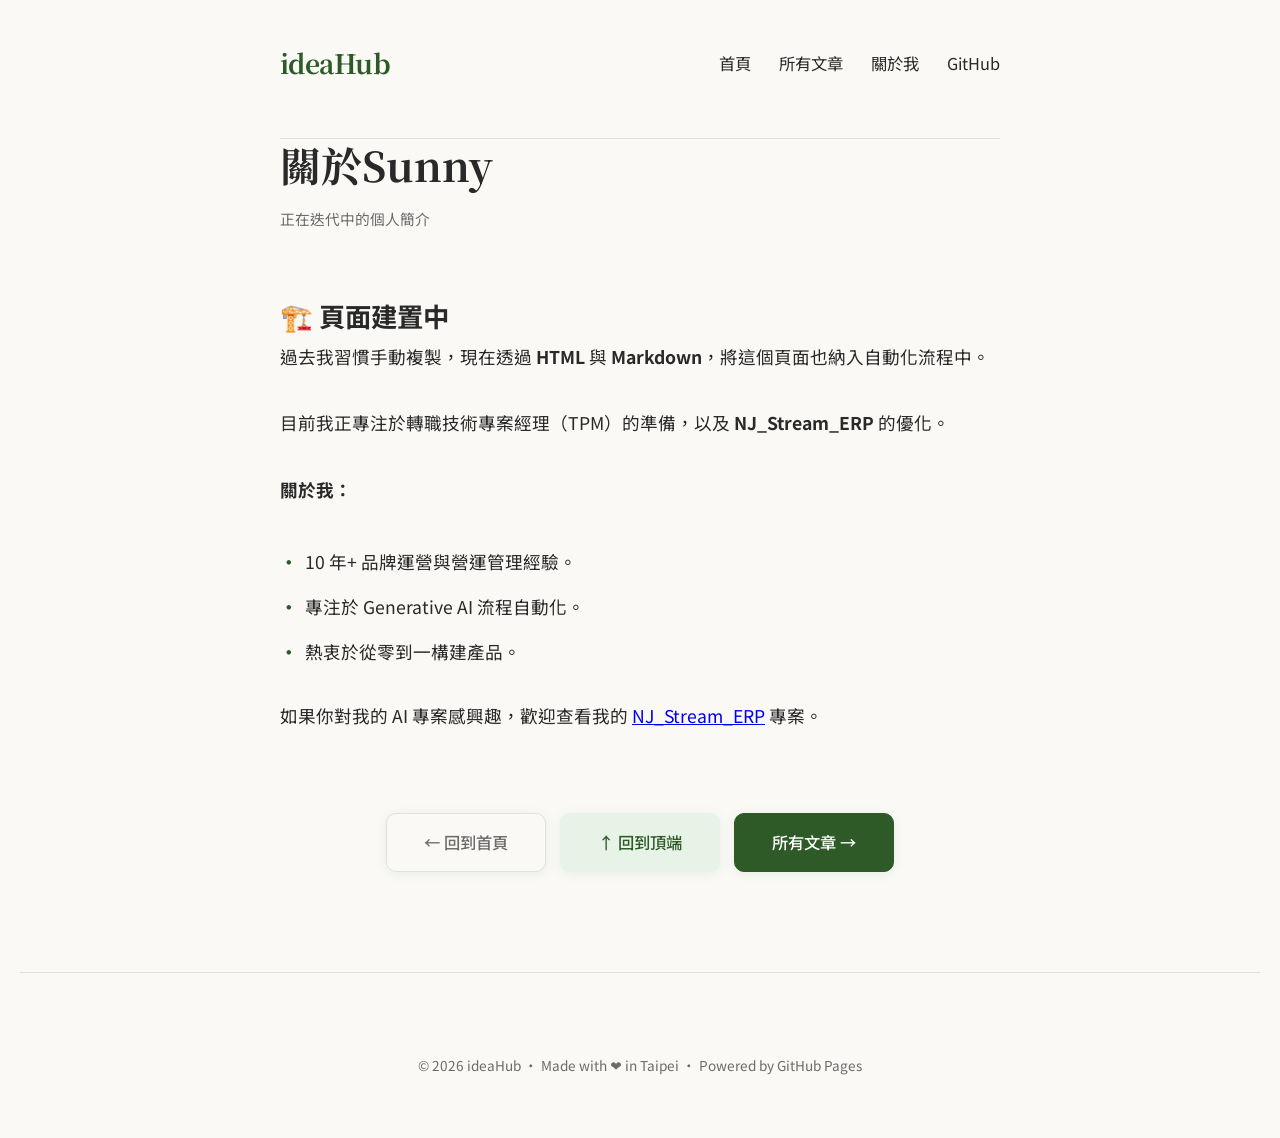
==== about.html @ 228ecf9f "add archive and about pages; limit index to 3 recent posts Co-Authored-By: Claude Sonnet 4.6 <norepl" ====
<!DOCTYPE html>
<html lang="zh-TW">
<head>
    <meta charset="UTF-8">
    <meta name="viewport" content="width=device-width, initial-scale=1.0">
    <title>ideaHub | 關於我</title>
    <meta name="description" content="正在迭代中的個人簡介">
    <link rel="icon" href="data:image/svg+xml,<svg xmlns=%22http://www.w3.org/2000/svg%22 viewBox=%220 0 100 100%22><text y=%2290%22 font-size=%2290%22>🌿</text></svg>">
    <link href="https://fonts.googleapis.com/css2?family=Noto+Sans+TC:wght@300;400&family=Noto+Serif+TC:wght@700&display=swap" rel="stylesheet">
    <link rel="stylesheet" href="style.css">
</head>
<body>

    <nav>
        <a href="index.html" class="logo">ideaHub</a>
        <div class="nav-links">
            <a href="index.html">首頁</a>
            <a href="archive.html">所有文章</a>
            <a href="about.html">關於我</a>
            <a href="https://github.com/AH431" target="_blank" rel="noopener">GitHub</a>
        </div>
    </nav>

    <main class="article-container">
        <article>
            <header class="post-header">
                <h1>關於Sunny</h1>
                <div class="post-meta"><span>正在迭代中的個人簡介</span></div>
            </header>

            <div class="post-main-content">
                <section class="post-content">

                    <h2>🏗️ 頁面建置中</h2>
                    <p>過去我習慣手動複製，現在透過 <strong>HTML</strong> 與 <strong>Markdown</strong>，將這個頁面也納入自動化流程中。</p>
                    <p>目前我正專注於轉職技術專案經理（TPM）的準備，以及 <strong>NJ_Stream_ERP</strong> 的優化。</p>

                    <p><strong>關於我：</strong></p>
                    <ul>
                        <li>10 年+ 品牌運營與營運管理經驗。</li>
                        <li>專注於 Generative AI 流程自動化。</li>
                        <li>熱衷於從零到一構建產品。</li>
                    </ul>

                    <p>如果你對我的 AI 專案感興趣，歡迎查看我的 <a href="https://github.com/AH431/NJ_Stream_ERP" target="_blank" rel="noopener">NJ_Stream_ERP</a> 專案。</p>

                </section>

                <div class="post-footer">
                    <div class="post-navigation">
                        <div class="nav-buttons">
                            <a href="index.html" class="btn btn-secondary">← 回到首頁</a>
                            <a href="#" class="btn btn-top">↑ 回到頂端</a>
                            <a href="archive.html" class="btn btn-primary">所有文章 →</a>
                        </div>
                    </div>
                </div>
            </div>
        </article>
    </main>

    <footer>
        <p>&copy; 2026 ideaHub • Made with ❤️ in Taipei • Powered by GitHub Pages</p>
    </footer>

    <script async src="//busuanzi.ibruce.info/busuanzi/2.3/busuanzi.pure.mini.js"></script>
</body>
</html>
---- style.css ----
/* =============================================
   ideaHub — 全域樣式表 (2026版)
   ============================================= */

/* --- CSS 變數 (主題設定) --- */
:root {
    --bg-color: #FAF9F6;
    --text-color: #292929;
    --primary-green: #2D5A27;
    --accent-green: #E8F3E8;
    --secondary-text: #6B6B6B;
    --border-color: #e0e0e0;
    --card-bg: #ffffff;
    --shadow-sm: 0 2px 12px rgba(45, 90, 39, 0.08);
    --shadow-md: 0 10px 25px rgba(45, 90, 39, 0.12);
    --max-width: 720px;
    --font-body: 'Noto Sans TC', system-ui, sans-serif;
    --font-serif: 'Noto Serif TC', Georgia, serif;
    --font-size-base: 1.1rem;
}

/* --- 基底重置與全域樣式 --- */
* {
    margin: 0;
    padding: 0;
    box-sizing: border-box;
}

body {
    background-color: var(--bg-color);
    color: var(--text-color);
    font-family: var(--font-body);
    font-size: var(--font-size-base);
    line-height: 1.8;
    padding: 0 20px;
}

/* --- 導覽列 --- */
nav {
    max-width: var(--max-width);
    margin: 0 auto;
    padding: 40px 0 50px;
    display: flex;
    justify-content: space-between;
    align-items: center;
    border-bottom: 1px solid var(--border-color);
}

.logo {
    font-family: var(--font-serif);
    font-size: 1.65rem;
    color: var(--primary-green);
    text-decoration: none;
    font-weight: 700;
    letter-spacing: -0.02em;
}

.nav-links {
    display: flex;
    gap: 28px;
    font-size: 1.02rem;
}

.nav-links a {
    color: var(--text-color);
    text-decoration: none;
    transition: color 0.25s ease;
}

.nav-links a:hover,
.nav-links a:focus {
    color: var(--primary-green);
}

/* --- 主要容器（非文章頁用） --- */
main {
    max-width: var(--max-width);
    margin: 0 auto;
}

/* --- 文章標頭與 Meta --- */
.post-header {
    margin-bottom: 48px;
}

h1 {
    font-family: var(--font-serif);
    font-size: 2.55rem;
    line-height: 1.25;
    margin-bottom: 16px;
    font-weight: 700;
}

.post-meta {
    color: var(--secondary-text);
    font-size: 0.92rem;
    display: flex;
    flex-wrap: wrap;
    gap: 14px;
    align-items: center;
}

.post-meta span {
    display: inline-flex;
    align-items: center;
}

/* --- 文章內容 --- */
.post-content {
    max-width: 720px;
    margin: 60px auto 0;
    font-size: var(--font-size-base);
    line-height: 1.85;
    text-align: justify;
}

.post-content p {
    margin-bottom: 34px;
}

.post-content h3 {
    font-family: var(--font-serif);
    font-size: 1.28rem;
    color: var(--primary-green);
    margin: 52px 0 16px;
    padding-bottom: 8px;
    border-bottom: 2px solid var(--accent-green);
}

.post-content ul {
    list-style: none;
    margin: 0 0 26px 0;
    padding: 0;
}

.post-content ul li {
    padding: 6px 0 6px 1.4em;
    position: relative;
}

.post-content ul li::before {
    content: '•';
    position: absolute;
    left: 0;
    color: var(--primary-green);
    font-weight: bold;
}

/* 有序清單 */
.post-content ol {
    padding-left: 1.8em;
    margin: 0 0 26px 0;
}

.post-content ol li {
    padding: 6px 0;
    line-height: 1.8;
}

/* Blockquote 樣式（Medium 風格） */
.post-content blockquote {
    border-left: 5px solid var(--primary-green);
    background: var(--accent-green);
    padding: 28px 32px;
    margin: 40px 0;
    border-radius: 0 8px 8px 0;
    color: #3f3f3f;
    font-size: 1.05rem;
    line-height: 1.75;
}

/* --- 表格樣式 --- */
.post-content table {
    width: 100%;
    border-collapse: collapse;
    margin: 32px 0;
    font-size: 0.97rem;
}

.post-content th,
.post-content td {
    border: 1px solid var(--border-color);
    padding: 12px 16px;
    text-align: left;
    vertical-align: top;
}

.post-content th {
    background: var(--accent-green);
    color: var(--primary-green);
    font-weight: 600;
    font-family: var(--font-serif);
}

.post-content tr:nth-child(even) td {
    background: #f9f9f7;
}

/* --- 現代標籤樣式 --- */
.keywords {
    display: flex;
    flex-wrap: wrap;
    gap: 10px;
    margin: 28px 0 32px;
}

.keywords span {
    background: var(--accent-green);
    color: var(--primary-green);
    font-size: 0.86rem;
    padding: 6px 14px;
    border-radius: 9999px;
    white-space: nowrap;
}

/* --- 文章目錄 (Table of Contents) --- */
.toc {
    background: var(--card-bg);
    border: 1px solid var(--border-color);
    border-radius: 10px;
    padding: 24px 22px;
    box-shadow: var(--shadow-sm);
    font-size: 0.97rem;
    position: sticky;
    top: 20px;
    width: 160px;
    margin-left: calc(-160px - 30px); /* 右框線距正文左側 30px */
}

.toc h4 {
    font-family: var(--font-serif);
    font-size: 1.05rem;
    color: var(--primary-green);
    margin-bottom: 14px;
}

.toc-title {
    font-family: var(--font-serif);
    font-size: 1.05rem;
    color: var(--primary-green);
    margin-bottom: 6px;
    padding-bottom: 6px;
    border-bottom: 1px solid var(--border-color);
    list-style: none;
}

.toc ul {
    list-style: none;
}

.toc li {
    padding: 6px 0;
}

.toc a {
    color: var(--secondary-text);
    text-decoration: none;
    transition: color 0.2s ease;
}

.toc a:hover,
.toc a:focus {
    color: var(--primary-green);
}

/* --- 近期文章卡片 --- */
.recent-posts {
    margin-top: 70px;
    padding-top: 48px;
    border-top: 1px solid var(--border-color);
}

.recent-posts h2 {
    font-family: var(--font-serif);
    font-size: 1.25rem;
    color: var(--primary-green);
    margin-bottom: 28px;
}

.post-card {
    background: var(--card-bg);
    padding: 28px 26px;
    border-radius: 12px;
    border: 1px solid transparent;
    margin-bottom: 20px;
    box-shadow: var(--shadow-sm);
    transition: all 0.35s cubic-bezier(0.4, 0, 0.2, 1);
}

.post-card:last-child {
    margin-bottom: 0;
}

.post-card:hover {
    border-color: var(--accent-green);
    box-shadow: var(--shadow-md);
    transform: translateY(-4px);
}

.post-card-meta {
    font-size: 0.85rem;
    color: var(--secondary-text);
    display: flex;
    gap: 14px;
    margin-bottom: 10px;
}

.post-card h3 {
    font-family: var(--font-serif);
    font-size: 1.18rem;
    font-weight: 500;
    margin-bottom: 10px;
    line-height: 1.35;
}

.post-card h3 a {
    color: var(--text-color);
    text-decoration: none;
    transition: color 0.25s ease;
}

.post-card h3 a:hover {
    color: var(--primary-green);
}

.post-card-excerpt {
    font-size: 0.96rem;
    color: var(--secondary-text);
    line-height: 1.65;
    display: -webkit-box;
    -webkit-line-clamp: 2;
    -webkit-box-orient: vertical;
    overflow: hidden;
}

/* --- 訪客計數 --- */
.visitor-stats {
    margin-top: 20px;  /* 數值越大，間隔越開 */
    background: var(--accent-green);
    padding: 8px 18px;
    border-radius: 9999px;
    font-size: 0.9rem;
    color: var(--primary-green);
}

/* 訪客統計群組 */
.visitor-stats-group {
    display: flex;
    flex-wrap: wrap;
    gap: 16px;
    justify-content: center;
    margin-top: 20px;
}

/* --- 留言區 --- */
#comment-section {
    margin-top: 90px;
    padding-top: 48px;
    border-top: 1px solid var(--border-color);
}

/* --- 頁尾 --- */
footer {
    text-align: center;
    padding: 80px 0 60px;
    color: var(--secondary-text);
    font-size: 0.85rem;
    border-top: 1px solid var(--border-color);
    margin-top: 100px;
}

/* --- 響應式調整（小螢幕全域） --- */
@media (max-width: 680px) {
    h1 {
        font-size: 2.1rem;
    }

    nav {
        padding: 28px 0 40px;
        flex-direction: column;
        gap: 20px;
        align-items: flex-start;
    }

    .nav-links {
        gap: 20px;
        font-size: 1rem;
    }

    .post-card {
        padding: 24px 20px;
    }
}

/* --- Focus 可訪問性增強 --- */
a:focus-visible {
    outline: 2px solid var(--primary-green);
    outline-offset: 4px;
    border-radius: 4px;
}

/* ==================== 文章底部導航 ==================== */
.post-navigation {
    margin-bottom: 20px;
}

.nav-buttons {
    display: flex;
    flex-wrap: wrap;
    gap: 14px;
    justify-content: center;
}

.btn {
    display: inline-flex;
    align-items: center;
    justify-content: center;
    padding: 14px 28px;
    border-radius: 10px;
    font-size: 1.02rem;
    font-weight: 500;
    text-decoration: none;
    transition: all 0.35s cubic-bezier(0.4, 0, 0.2, 1);
    box-shadow: var(--shadow-sm);
    min-width: 160px;
    background: var(--card-bg);
    border: 1px solid var(--border-color);
}

.btn:hover {
    transform: translateY(-4px);
    box-shadow: var(--shadow-md);
}

.btn-top      { background: var(--accent-green); color: var(--primary-green); border-color: var(--accent-green); }
.btn-primary  { background: var(--primary-green); color: white; border-color: var(--primary-green); }
.btn-secondary { background: transparent; color: var(--secondary-text); border: 1px solid var(--border-color); }

.btn-top:hover      { background: var(--primary-green); color: white; border-color: var(--primary-green); }
.btn-primary:hover  { background: #23421f; border-color: #23421f; }
.btn-secondary:hover { background: var(--accent-green); color: var(--primary-green); border-color: var(--accent-green); }

/* 喜歡這篇文章按鈕 */
.post-engagement {
    text-align: center;
    margin: 32px 0 40px;
}

.post-engagement p {
    font-size: 1.08rem;
    color: var(--secondary-text);
    margin-bottom: 14px;
}

.like-btn {
    background: var(--accent-green);
    color: var(--primary-green);
    border: none;
    padding: 14px 32px;
    font-size: 1.05rem;
    border-radius: 9999px;
    cursor: pointer;
    transition: all 0.3s ease;
}

.like-btn:hover {
    background: var(--primary-green);
    color: white;
    transform: scale(1.05);
}

/* ==================== HackMD 風格左側 TOC 版面 ==================== */

/* 文章頁最外層容器：置中、限寬 */
.article-container {
    max-width: 1120px;
    margin: 0 auto;
    padding: 0 20px;
    position: relative;
}

/* 正文欄容器：與標題同寬置中 */
.content-layout {
    display: flex;
    align-items: flex-start;
    max-width: 720px;
    margin: 0 auto;
}

/* 左側 TOC 欄：flex 寬度為 0，不擠壓正文欄；align-self: stretch 讓高度撐滿文章，sticky 才有範圍可動 */
.toc-sidebar {
    width: 0;
    flex-shrink: 0;
    overflow: visible;
    align-self: stretch;
}

/* 右側正文欄：填滿 content-layout */
.post-main-content {
    flex: 1;
    min-width: 0;
}

/* Featured Image 與標題：在正文欄內置中，寬度一致 */
.post-header,
.featured-image {
    max-width: 720px;
    margin-left: auto;
    margin-right: auto;
}

.featured-image {
    margin: 36px auto 32px;
    border-radius: 12px;
    overflow: hidden;
    box-shadow: var(--shadow-sm);
}

.featured-image img {
    width: 100%;
    height: auto;
    display: block;
}

.featured-image figcaption {
    text-align: center;
    font-size: 0.9rem;
    color: var(--secondary-text);
    margin-top: 12px;
    font-style: italic;
}

/* Hashtag 關鍵字標籤列 */
.post-tags {
    margin: 32px 0 8px;
    display: flex;
    flex-wrap: wrap;
    gap: 8px;
}

.post-tag {
    display: inline-block;
    padding: 3px 10px;
    border-radius: 20px;
    background: var(--tag-bg, #f0f4f8);
    color: var(--secondary-text, #64748b);
    font-size: 0.82rem;
    font-weight: 500;
    letter-spacing: 0.01em;
}

/* 文末區塊 */
.post-footer {
    max-width: 720px;
    margin: 60px auto 0;
    padding-top: 20px;
}

/* ==================== 響應式 ==================== */

/* 小於 920px：sidebar 收回正文上方，所有寬度重置為全寬 */
@media (max-width: 920px) {
    .content-layout {
        max-width: 100%;
    }

    .toc-sidebar {
        width: 100%;
        overflow: hidden;
        
    }

    .toc {
        position: static;
        width: auto;
        margin-left: 0;
    }

    .post-main-content,
    .post-header,
    .featured-image,
    .post-content,
    .post-footer {
        max-width: 100%;
        margin-left: 0;
        margin-right: 0;
    }
}

/* 小於 600px：按鈕全寬堆疊 */
@media (max-width: 600px) {
    .nav-buttons {
        flex-direction: column;
        align-items: center;
    }

    .btn {
        width: 100%;
        max-width: 320px;
    }
}

/* 移除引言內最後一個段落的下邊距，防止空間重疊 */
.post-content blockquote p:last-child {
    margin-bottom: 0;
}

/* 如果你希望視覺更緊湊，可以微調 blockquote 的 padding 或 margin */
.post-content blockquote {
    padding: 28px 32px 24px; /* 稍微減少一點點底部的內邊距 */
}

/* --- 程式碼區塊樣式 --- */

/* 行內程式碼（`單行`) */
.post-content code {
    background: #f0f0ee;
    color: #2d2d2d;
    font-family: 'Cascadia Code', 'Fira Code', 'Courier New', monospace;
    font-size: 0.88em;
    padding: 2px 6px;
    border-radius: 4px;
    border: 1px solid #e0e0de;
}

/* 多行程式碼區塊（``` ... ```）*/
.post-content pre {
    background: #f5f5f3;
    border: 1px solid #e0e0de;
    border-radius: 8px;
    padding: 20px 24px;
    margin: 28px 0;
    overflow-x: auto;
    line-height: 1.6;
}

/* pre 內的 code 重置行內樣式，避免雙層背景 */
.post-content pre code {
    background: none;
    border: none;
    padding: 0;
    font-size: 0.9rem;
    color: inherit;
}

/* codehilite 包裝 div（Pygments 高亮時輸出） */
.post-content .codehilite {
    background: #f5f5f3;
    border: 1px solid #e0e0de;
    border-radius: 8px;
    margin: 28px 0;
    overflow-x: auto;
}

.post-content .codehilite pre {
    background: none;
    border: none;
    border-radius: 0;
    margin: 0;
    padding: 20px 24px;
}
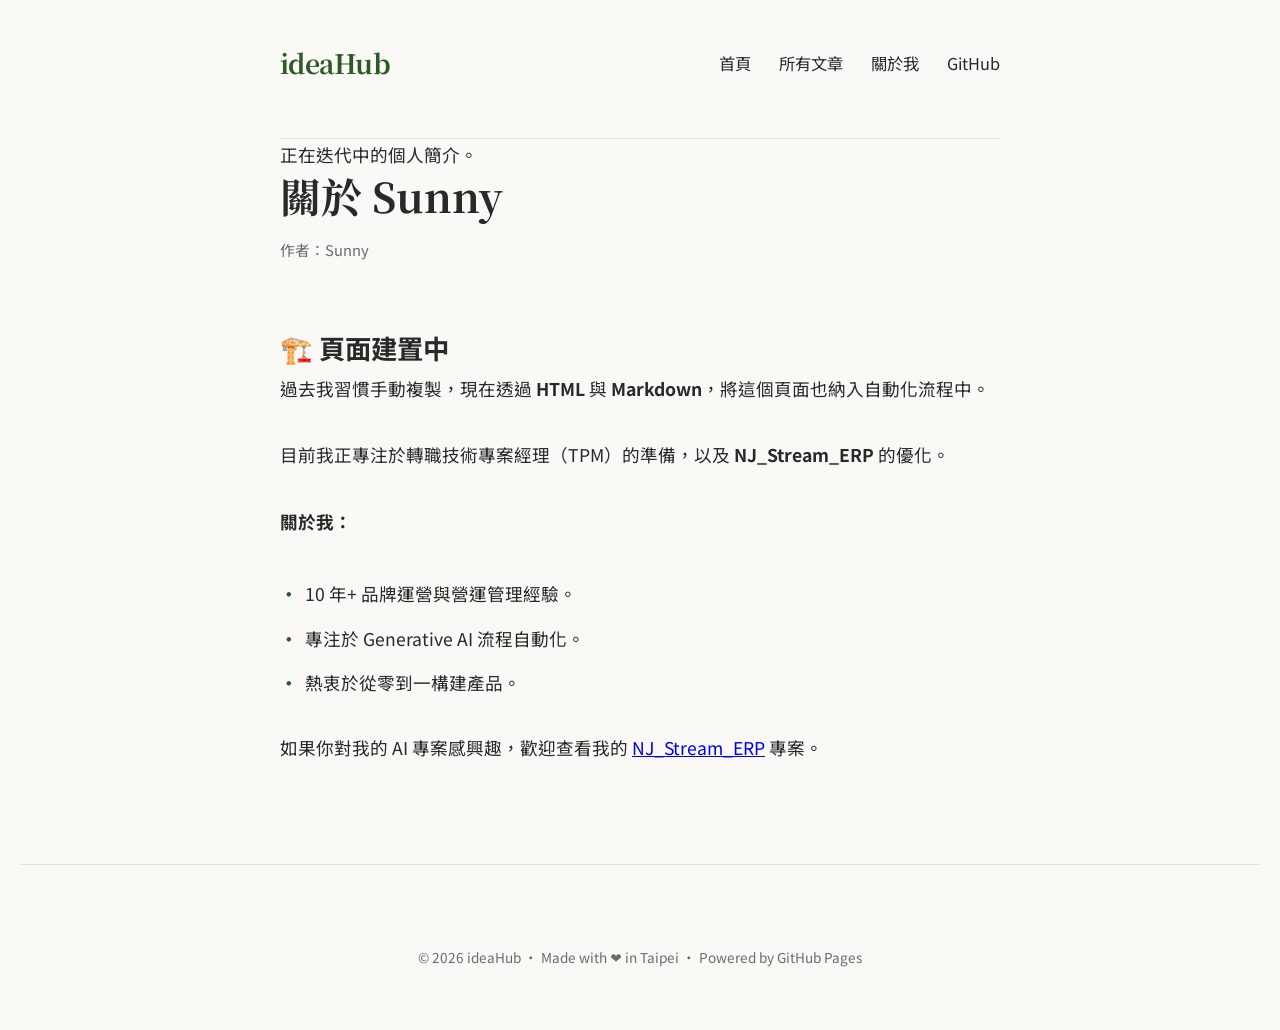
==== commit ff8830a6: "replace busuanzi with GoatCounter across all pages and template Co-Authored-By: Claude Sonnet 4.6 <n" ====
--- a/about.html
+++ b/about.html
@@ -21,41 +21,33 @@
         </div>
     </nav>
 
-    <main class="article-container">
+    <main>
+        <div class="hero">
+            <p>正在迭代中的個人簡介。</p>
+        </div>
         <article>
             <header class="post-header">
-                <h1>關於Sunny</h1>
-                <div class="post-meta"><span>正在迭代中的個人簡介</span></div>
+                <h1>關於 Sunny</h1>
+                <div class="post-meta">
+                    <span>作者：Sunny</span>
+                </div>
             </header>
+            <section class="post-content">
 
-            <div class="post-main-content">
-                <section class="post-content">
+                <h2>🏗️ 頁面建置中</h2>
+                <p>過去我習慣手動複製，現在透過 <strong>HTML</strong> 與 <strong>Markdown</strong>，將這個頁面也納入自動化流程中。</p>
+                <p>目前我正專注於轉職技術專案經理（TPM）的準備，以及 <strong>NJ_Stream_ERP</strong> 的優化。</p>
 
-                    <h2>🏗️ 頁面建置中</h2>
-                    <p>過去我習慣手動複製，現在透過 <strong>HTML</strong> 與 <strong>Markdown</strong>，將這個頁面也納入自動化流程中。</p>
-                    <p>目前我正專注於轉職技術專案經理（TPM）的準備，以及 <strong>NJ_Stream_ERP</strong> 的優化。</p>
+                <p><strong>關於我：</strong></p>
+                <ul>
+                    <li>10 年+ 品牌運營與營運管理經驗。</li>
+                    <li>專注於 Generative AI 流程自動化。</li>
+                    <li>熱衷於從零到一構建產品。</li>
+                </ul>
 
-                    <p><strong>關於我：</strong></p>
-                    <ul>
-                        <li>10 年+ 品牌運營與營運管理經驗。</li>
-                        <li>專注於 Generative AI 流程自動化。</li>
-                        <li>熱衷於從零到一構建產品。</li>
-                    </ul>
+                <p>如果你對我的 AI 專案感興趣，歡迎查看我的 <a href="https://github.com/AH431/NJ_Stream_ERP" target="_blank" rel="noopener">NJ_Stream_ERP</a> 專案。</p>
 
-                    <p>如果你對我的 AI 專案感興趣，歡迎查看我的 <a href="https://github.com/AH431/NJ_Stream_ERP" target="_blank" rel="noopener">NJ_Stream_ERP</a> 專案。</p>
-
-                </section>
-
-                <div class="post-footer">
-                    <div class="post-navigation">
-                        <div class="nav-buttons">
-                            <a href="index.html" class="btn btn-secondary">← 回到首頁</a>
-                            <a href="#" class="btn btn-top">↑ 回到頂端</a>
-                            <a href="archive.html" class="btn btn-primary">所有文章 →</a>
-                        </div>
-                    </div>
-                </div>
-            </div>
+            </section>
         </article>
     </main>
 
@@ -63,6 +55,6 @@
         <p>&copy; 2026 ideaHub • Made with ❤️ in Taipei • Powered by GitHub Pages</p>
     </footer>
 
-    <script async src="//busuanzi.ibruce.info/busuanzi/2.3/busuanzi.pure.mini.js"></script>
+    <script data-goatcounter="https://GOATCOUNTER_CODE.goatcounter.com/count" async src="//gc.zgo.at/count.js"></script>
 </body>
 </html>
